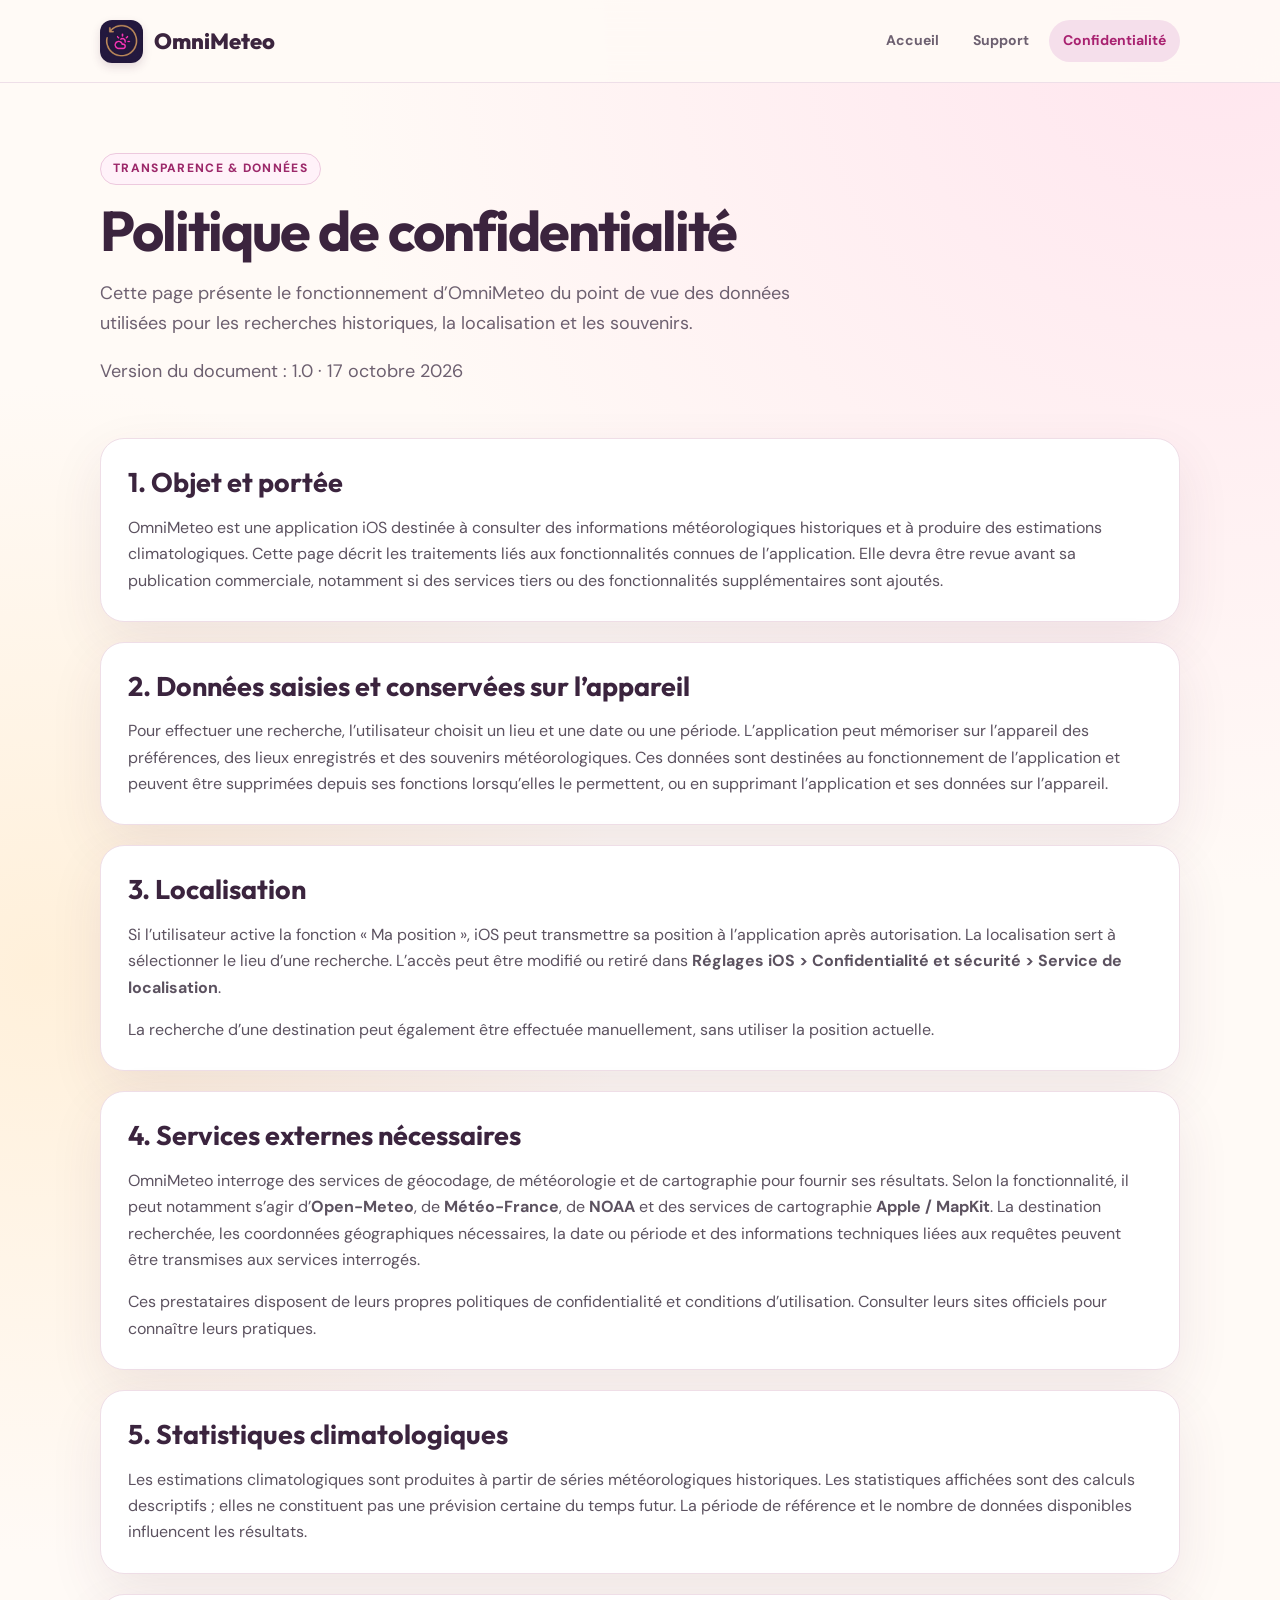
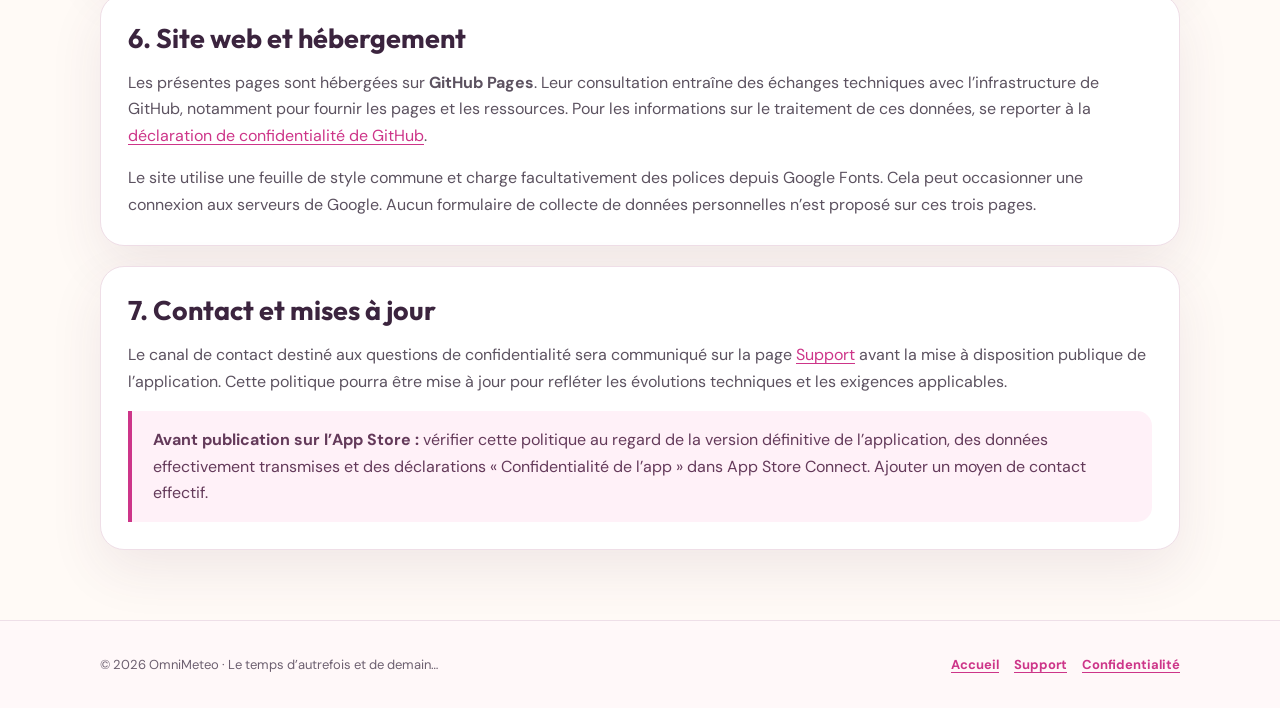
==== confidentialite.html @ 90028911 "Add files via upload" ====
<!doctype html>
<html lang="fr"><head><meta charset="utf-8"><meta name="viewport" content="width=device-width,initial-scale=1"><meta name="theme-color" content="#fffaf6"><meta name="description" content="Informations sur les données utilisées par OmniMeteo et ses services météorologiques."><title>Politique de confidentialité — OmniMeteo</title><link rel="icon" type="image/png" href="assets/omnimeteo-icon.png"><link rel="stylesheet" href="style.css"></head>
<body><a class="skip" href="#contenu">Aller au contenu</a><header class="header"><div class="wrap nav"><a class="brand" href="index.html"><img src="assets/omnimeteo-icon.png" alt="" width="43" height="43">OmniMeteo</a><nav class="menu" aria-label="Navigation principale"><a href="index.html">Accueil</a><a href="support.html">Support</a><a href="confidentialite.html" aria-current="page">Confidentialité</a></nav></div></header><main id="contenu"><div class="wrap page-heading"><span class="eyebrow">Transparence &amp; données</span><h1>Politique de confidentialité</h1><p>Cette page présente le fonctionnement d’OmniMeteo du point de vue des données utilisées pour les recherches historiques, la localisation et les souvenirs.</p><p class="privacy-date">Version du document : 1.0 · 17 octobre 2026</p></div><div class="wrap stack legal"><section class="panel"><h2>1. Objet et portée</h2><p>OmniMeteo est une application iOS destinée à consulter des informations météorologiques historiques et à produire des estimations climatologiques. Cette page décrit les traitements liés aux fonctionnalités connues de l’application. Elle devra être revue avant sa publication commerciale, notamment si des services tiers ou des fonctionnalités supplémentaires sont ajoutés.</p></section><section class="panel"><h2>2. Données saisies et conservées sur l’appareil</h2><p>Pour effectuer une recherche, l’utilisateur choisit un lieu et une date ou une période. L’application peut mémoriser sur l’appareil des préférences, des lieux enregistrés et des souvenirs météorologiques. Ces données sont destinées au fonctionnement de l’application et peuvent être supprimées depuis ses fonctions lorsqu’elles le permettent, ou en supprimant l’application et ses données sur l’appareil.</p></section><section class="panel"><h2>3. Localisation</h2><p>Si l’utilisateur active la fonction « Ma position », iOS peut transmettre sa position à l’application après autorisation. La localisation sert à sélectionner le lieu d’une recherche. L’accès peut être modifié ou retiré dans <strong>Réglages iOS &gt; Confidentialité et sécurité &gt; Service de localisation</strong>.</p><p>La recherche d’une destination peut également être effectuée manuellement, sans utiliser la position actuelle.</p></section><section class="panel"><h2>4. Services externes nécessaires</h2><p>OmniMeteo interroge des services de géocodage, de météorologie et de cartographie pour fournir ses résultats. Selon la fonctionnalité, il peut notamment s’agir d’<strong>Open-Meteo</strong>, de <strong>Météo-France</strong>, de <strong>NOAA</strong> et des services de cartographie <strong>Apple / MapKit</strong>. La destination recherchée, les coordonnées géographiques nécessaires, la date ou période et des informations techniques liées aux requêtes peuvent être transmises aux services interrogés.</p><p>Ces prestataires disposent de leurs propres politiques de confidentialité et conditions d’utilisation. Consulter leurs sites officiels pour connaître leurs pratiques.</p></section><section class="panel"><h2>5. Statistiques climatologiques</h2><p>Les estimations climatologiques sont produites à partir de séries météorologiques historiques. Les statistiques affichées sont des calculs descriptifs ; elles ne constituent pas une prévision certaine du temps futur. La période de référence et le nombre de données disponibles influencent les résultats.</p></section><section class="panel"><h2>6. Site web et hébergement</h2><p>Les présentes pages sont hébergées sur <strong>GitHub Pages</strong>. Leur consultation entraîne des échanges techniques avec l’infrastructure de GitHub, notamment pour fournir les pages et les ressources. Pour les informations sur le traitement de ces données, se reporter à la <a href="https://docs.github.com/fr/site-policy/privacy-policies/github-general-privacy-statement" target="_blank" rel="noopener noreferrer">déclaration de confidentialité de GitHub</a>.</p><p>Le site utilise une feuille de style commune et charge facultativement des polices depuis Google Fonts. Cela peut occasionner une connexion aux serveurs de Google. Aucun formulaire de collecte de données personnelles n’est proposé sur ces trois pages.</p></section><section class="panel"><h2>7. Contact et mises à jour</h2><p>Le canal de contact destiné aux questions de confidentialité sera communiqué sur la page <a href="support.html">Support</a> avant la mise à disposition publique de l’application. Cette politique pourra être mise à jour pour refléter les évolutions techniques et les exigences applicables.</p><div class="note"><strong>Avant publication sur l’App Store :</strong> vérifier cette politique au regard de la version définitive de l’application, des données effectivement transmises et des déclarations « Confidentialité de l’app » dans App Store Connect. Ajouter un moyen de contact effectif.</div></section></div></main><footer class="footer"><div class="wrap footer-row"><p>© 2026 OmniMeteo · Le temps d’autrefois et de demain…</p><div><a href="index.html">Accueil</a><a href="support.html">Support</a><a href="confidentialite.html">Confidentialité</a></div></div></footer></body></html>
---- style.css ----
@import url('https://fonts.googleapis.com/css2?family=DM+Sans:wght@400;500;600;700;800&family=Outfit:wght@400;500;600;700;800&display=swap');
:root{color-scheme:light;--plum:#3b243e;--rose:#cd3589;--rose-bright:#e53692;--gold:#bf8042;--ink:#382a39;--muted:#6d6070;--cream:#fffaf6;--paper:#fff;--line:#eedfe8;--soft:#f9edf5;--shadow:0 20px 54px rgba(87,44,74,.09)}
*{box-sizing:border-box}html{scroll-behavior:smooth}body{margin:0;background:radial-gradient(circle at 95% 0,#ffe5ee 0,transparent 34%),radial-gradient(circle at 3% 42%,#fff0da 0,transparent 32%),var(--cream);color:var(--ink);font-family:'DM Sans',-apple-system,BlinkMacSystemFont,'Segoe UI',sans-serif;line-height:1.65}a{color:var(--rose);text-underline-offset:3px}a:hover{color:#982260}a:focus-visible,button:focus-visible,summary:focus-visible{outline:3px solid var(--rose);outline-offset:4px}img{max-width:100%}.wrap{width:min(1080px,calc(100% - 40px));margin-inline:auto}.skip{position:absolute;left:-10000px;top:12px;background:#fff;padding:10px;z-index:50}.skip:focus{left:12px}.header{background:rgba(255,250,246,.92);border-bottom:1px solid var(--line);position:sticky;top:0;z-index:10;backdrop-filter:blur(18px)}.nav{display:flex;justify-content:space-between;align-items:center;gap:20px;min-height:82px}.brand{display:inline-flex;align-items:center;gap:11px;color:var(--plum);font-family:Outfit,sans-serif;font-weight:800;font-size:22px;text-decoration:none}.brand img{height:43px;width:43px;border-radius:12px;box-shadow:0 4px 10px #51204027}.menu{display:flex;align-items:center;flex-wrap:wrap;gap:6px}.menu a{padding:9px 14px;color:var(--muted);font-weight:700;border-radius:100px;text-decoration:none;font-size:14px}.menu a:hover,.menu a[aria-current=page]{background:#f5dfeb;color:#a82170}.hero{padding:85px 0 55px;display:grid;grid-template-columns:1.2fr .8fr;gap:52px;align-items:center}.eyebrow{display:inline-block;border:1px solid #edc9de;background:#fff2f9;color:#9c286a;letter-spacing:.11em;text-transform:uppercase;border-radius:50px;padding:5px 12px;font-size:12px;font-weight:800}.hero h1,.page-heading h1{font-family:Outfit,sans-serif;color:var(--plum);font-size:clamp(38px,5.7vw,68px);line-height:1.08;letter-spacing:-.035em;margin:16px 0}.hero h1 span{color:var(--rose)}.lead{font-size:clamp(17px,2.2vw,21px);color:var(--muted);max-width:680px}.hero-visual{text-align:center;padding:38px 25px;min-height:320px;background:linear-gradient(145deg,#fff9f1,#ffe3f1);border:1px solid #edd9e2;border-radius:38px;box-shadow:var(--shadow)}.hero-visual img{width:min(238px,80%);height:auto;border-radius:50px;filter:drop-shadow(0 17px 19px #53234535)}.hero-visual p{font-family:Outfit,sans-serif;font-weight:700;color:var(--plum);font-size:19px}.pill-row{display:flex;flex-wrap:wrap;gap:10px;margin-top:25px}.pill{background:white;border:1px solid var(--line);color:#6e3e62;padding:8px 13px;border-radius:100px;font-size:13px;font-weight:700}.section{padding:46px 0 70px}.section h2,.panel h2{font-family:Outfit,sans-serif;color:var(--plum);font-size:clamp(25px,3vw,36px);line-height:1.2;margin:0 0 12px}.section-intro{max-width:680px;color:var(--muted);margin-bottom:26px}.cards{display:grid;grid-template-columns:repeat(3,1fr);gap:20px}.card,.panel{background:#fff;border:1px solid #efdee7;border-radius:24px;box-shadow:var(--shadow);padding:27px}.card-icon{width:55px;height:55px;display:grid;place-items:center;border-radius:18px;background:#fde5f0;color:var(--rose);font-family:Outfit,sans-serif;font-size:25px;font-weight:800}.card h3{font-family:Outfit,sans-serif;color:var(--plum);font-size:23px;margin:20px 0 7px}.card p{color:var(--muted);margin-top:0}.two-col{display:grid;grid-template-columns:1fr 1fr;gap:20px}.note{border-left:4px solid var(--rose);background:#fff1f8;padding:16px 21px;border-radius:0 15px 15px 0;color:#643a5a}.page-heading{padding:70px 0 34px}.page-heading h1{font-size:clamp(36px,5vw,56px)}.page-heading p{max-width:760px;color:var(--muted);font-size:18px}.stack{display:grid;gap:20px;margin-bottom:70px}.panel h2{font-size:27px}.panel p:last-child{margin-bottom:0}.panel li{margin:8px 0}.faq details{padding:17px 0;border-top:1px solid var(--line)}.faq details:first-of-type{margin-top:12px}.faq summary{color:var(--plum);font-weight:800;cursor:pointer;list-style-position:outside}.faq details p{color:var(--muted);padding-left:18px}.links{display:flex;gap:12px;flex-wrap:wrap;margin-top:25px}.btn{display:inline-flex;align-items:center;justify-content:center;text-decoration:none;border-radius:100px;padding:12px 19px;background:var(--rose);color:#fff;font-weight:800;box-shadow:0 10px 22px #c936882b}.btn:hover{background:#a8246c;color:white}.btn-secondary{background:#fff;color:var(--rose);border:1px solid #e7c8db;box-shadow:none}.btn-secondary:hover{background:#fff0f8;color:#972263}.footer{border-top:1px solid var(--line);padding:30px 0;background:#fff8f9}.footer-row{display:flex;justify-content:space-between;gap:16px;flex-wrap:wrap;align-items:center}.footer p{font-size:13px;color:var(--muted);margin:0}.footer a{font-size:13px;font-weight:700;margin-left:15px}.small{font-size:14px;color:var(--muted)}.status{display:inline-block;background:#f6e6ee;border-radius:10px;padding:2px 9px;color:#914469;font-size:13px;font-weight:700}.privacy-date{color:var(--muted);font-size:14px}.legal h3{font-family:Outfit,sans-serif;color:var(--plum);margin-bottom:5px}.legal p,.legal li{color:#5c5260}.legal a{overflow-wrap:anywhere}
@media(max-width:750px){.wrap{width:min(100% - 30px,600px)}.nav{min-height:72px;align-items:flex-start;padding:11px 0;flex-direction:column;gap:6px}.brand{font-size:19px}.brand img{width:36px;height:36px;border-radius:10px}.menu{gap:0;margin-left:-7px}.menu a{padding:7px 10px;font-size:12px}.hero{padding:42px 0 30px;grid-template-columns:1fr;gap:25px}.hero-visual{min-height:0;padding:28px}.hero-visual img{width:165px;border-radius:38px}.cards,.two-col{grid-template-columns:1fr}.section{padding:25px 0 46px}.page-heading{padding:43px 0 24px}.card,.panel{padding:23px}.footer-row{align-items:flex-start;flex-direction:column}.footer a:first-child{margin-left:0}}
@media(prefers-reduced-motion:reduce){html{scroll-behavior:auto}}
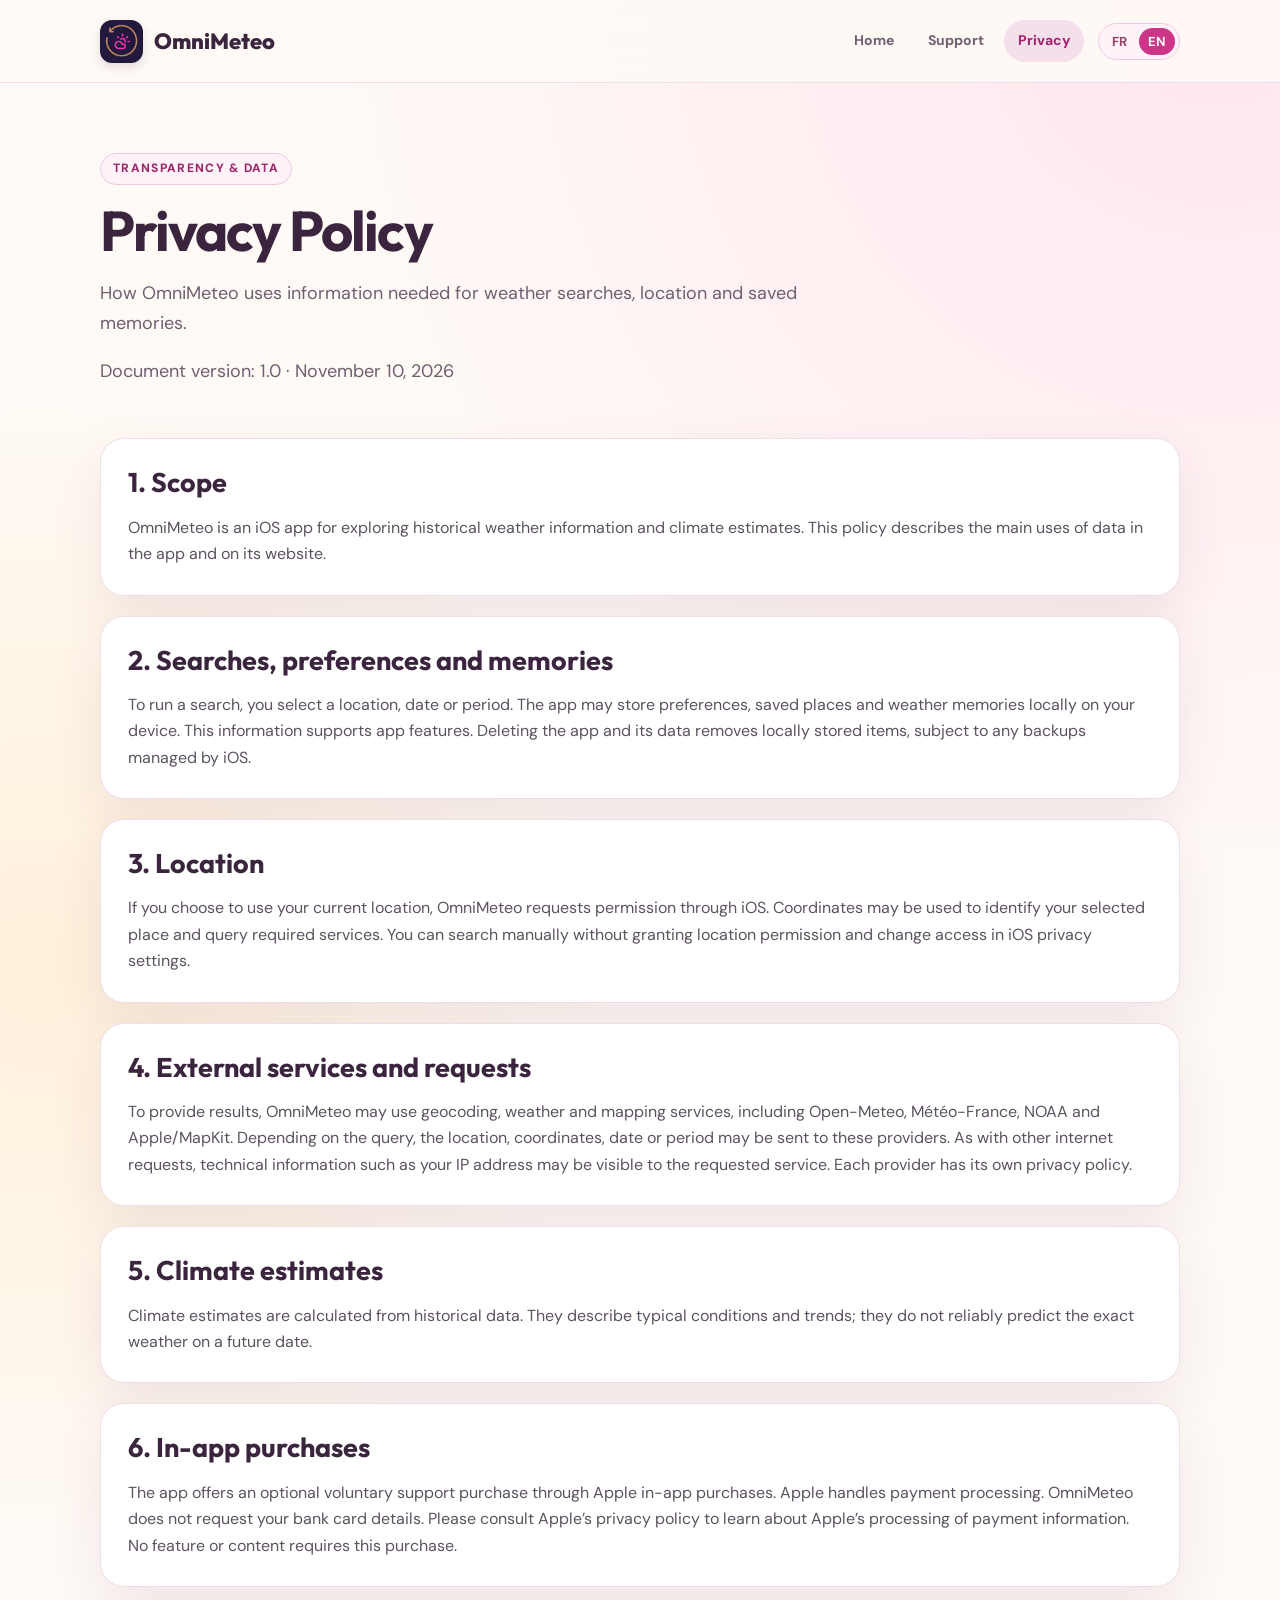
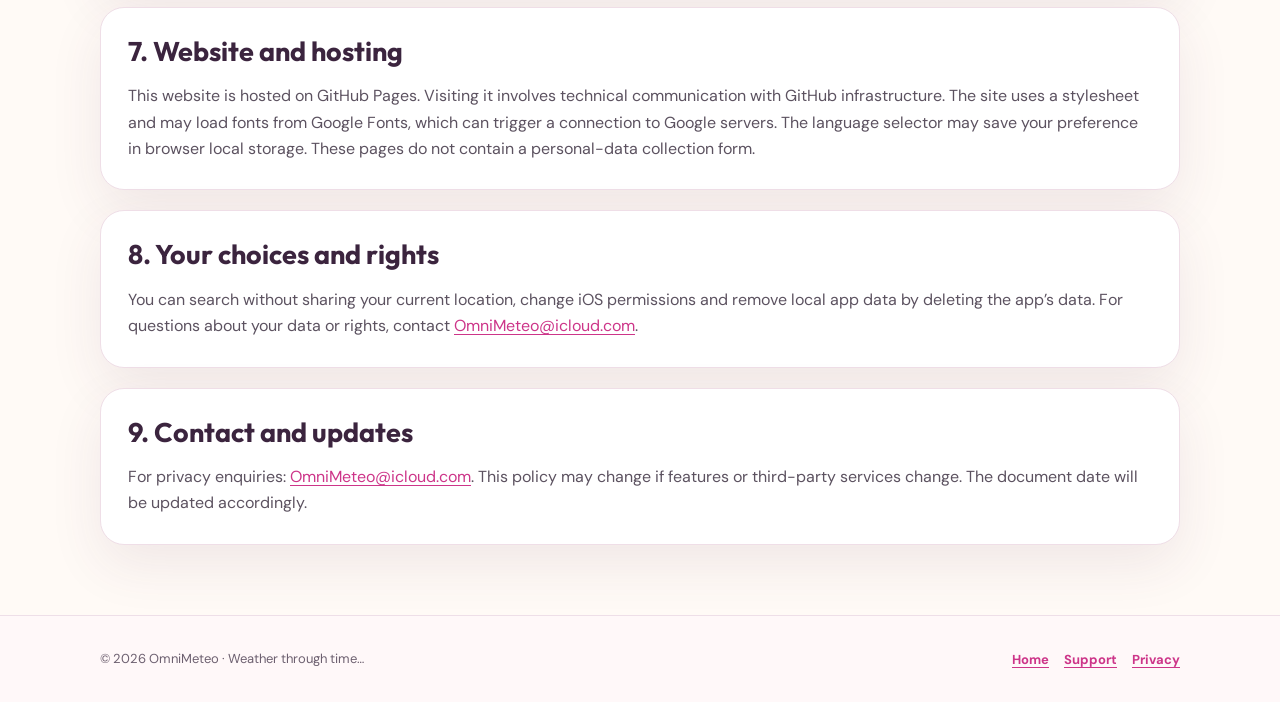
==== commit 434d2a24: "Add files via upload" ====
--- a/confidentialite.html
+++ b/confidentialite.html
@@ -1,3 +1,9 @@
 <!doctype html>
-<html lang="fr"><head><meta charset="utf-8"><meta name="viewport" content="width=device-width,initial-scale=1"><meta name="theme-color" content="#fffaf6"><meta name="description" content="Informations sur les données utilisées par OmniMeteo et ses services météorologiques."><title>Politique de confidentialité — OmniMeteo</title><link rel="icon" type="image/png" href="assets/omnimeteo-icon.png"><link rel="stylesheet" href="style.css"></head>
-<body><a class="skip" href="#contenu">Aller au contenu</a><header class="header"><div class="wrap nav"><a class="brand" href="index.html"><img src="assets/omnimeteo-icon.png" alt="" width="43" height="43">OmniMeteo</a><nav class="menu" aria-label="Navigation principale"><a href="index.html">Accueil</a><a href="support.html">Support</a><a href="confidentialite.html" aria-current="page">Confidentialité</a></nav></div></header><main id="contenu"><div class="wrap page-heading"><span class="eyebrow">Transparence &amp; données</span><h1>Politique de confidentialité</h1><p>Cette page présente le fonctionnement d’OmniMeteo du point de vue des données utilisées pour les recherches historiques, la localisation et les souvenirs.</p><p class="privacy-date">Version du document : 1.0 · 17 octobre 2026</p></div><div class="wrap stack legal"><section class="panel"><h2>1. Objet et portée</h2><p>OmniMeteo est une application iOS destinée à consulter des informations météorologiques historiques et à produire des estimations climatologiques. Cette page décrit les traitements liés aux fonctionnalités connues de l’application. Elle devra être revue avant sa publication commerciale, notamment si des services tiers ou des fonctionnalités supplémentaires sont ajoutés.</p></section><section class="panel"><h2>2. Données saisies et conservées sur l’appareil</h2><p>Pour effectuer une recherche, l’utilisateur choisit un lieu et une date ou une période. L’application peut mémoriser sur l’appareil des préférences, des lieux enregistrés et des souvenirs météorologiques. Ces données sont destinées au fonctionnement de l’application et peuvent être supprimées depuis ses fonctions lorsqu’elles le permettent, ou en supprimant l’application et ses données sur l’appareil.</p></section><section class="panel"><h2>3. Localisation</h2><p>Si l’utilisateur active la fonction « Ma position », iOS peut transmettre sa position à l’application après autorisation. La localisation sert à sélectionner le lieu d’une recherche. L’accès peut être modifié ou retiré dans <strong>Réglages iOS &gt; Confidentialité et sécurité &gt; Service de localisation</strong>.</p><p>La recherche d’une destination peut également être effectuée manuellement, sans utiliser la position actuelle.</p></section><section class="panel"><h2>4. Services externes nécessaires</h2><p>OmniMeteo interroge des services de géocodage, de météorologie et de cartographie pour fournir ses résultats. Selon la fonctionnalité, il peut notamment s’agir d’<strong>Open-Meteo</strong>, de <strong>Météo-France</strong>, de <strong>NOAA</strong> et des services de cartographie <strong>Apple / MapKit</strong>. La destination recherchée, les coordonnées géographiques nécessaires, la date ou période et des informations techniques liées aux requêtes peuvent être transmises aux services interrogés.</p><p>Ces prestataires disposent de leurs propres politiques de confidentialité et conditions d’utilisation. Consulter leurs sites officiels pour connaître leurs pratiques.</p></section><section class="panel"><h2>5. Statistiques climatologiques</h2><p>Les estimations climatologiques sont produites à partir de séries météorologiques historiques. Les statistiques affichées sont des calculs descriptifs ; elles ne constituent pas une prévision certaine du temps futur. La période de référence et le nombre de données disponibles influencent les résultats.</p></section><section class="panel"><h2>6. Site web et hébergement</h2><p>Les présentes pages sont hébergées sur <strong>GitHub Pages</strong>. Leur consultation entraîne des échanges techniques avec l’infrastructure de GitHub, notamment pour fournir les pages et les ressources. Pour les informations sur le traitement de ces données, se reporter à la <a href="https://docs.github.com/fr/site-policy/privacy-policies/github-general-privacy-statement" target="_blank" rel="noopener noreferrer">déclaration de confidentialité de GitHub</a>.</p><p>Le site utilise une feuille de style commune et charge facultativement des polices depuis Google Fonts. Cela peut occasionner une connexion aux serveurs de Google. Aucun formulaire de collecte de données personnelles n’est proposé sur ces trois pages.</p></section><section class="panel"><h2>7. Contact et mises à jour</h2><p>Le canal de contact destiné aux questions de confidentialité sera communiqué sur la page <a href="support.html">Support</a> avant la mise à disposition publique de l’application. Cette politique pourra être mise à jour pour refléter les évolutions techniques et les exigences applicables.</p><div class="note"><strong>Avant publication sur l’App Store :</strong> vérifier cette politique au regard de la version définitive de l’application, des données effectivement transmises et des déclarations « Confidentialité de l’app » dans App Store Connect. Ajouter un moyen de contact effectif.</div></section></div></main><footer class="footer"><div class="wrap footer-row"><p>© 2026 OmniMeteo · Le temps d’autrefois et de demain…</p><div><a href="index.html">Accueil</a><a href="support.html">Support</a><a href="confidentialite.html">Confidentialité</a></div></div></footer></body></html>+<html lang="fr"><head><meta charset="utf-8"><meta name="viewport" content="width=device-width,initial-scale=1"><meta name="theme-color" content="#fffaf6">
+<meta name="description" content="Comment OmniMeteo utilise les données de recherche, de localisation et les souvenirs." id="meta-description"><title>Politique de confidentialité — OmniMeteo</title>
+<link rel="icon" type="image/png" href="assets/omnimeteo-icon.png"><link rel="stylesheet" href="style.css"><link rel="stylesheet" href="bilingual.css"><script src="language.js" defer></script>
+</head><body><a class="skip" href="#contenu"><span class="lang-fr" >Aller au contenu</span><span class="lang-en" >Skip to content</span></a>
+<header class="header"><div class="wrap nav"><a class="brand" href="index.html"><img src="assets/omnimeteo-icon.png" alt="" width="43" height="43">OmniMeteo</a><nav class="menu" aria-label="Navigation"><a href="index.html"><span class="lang-fr" >Accueil</span><span class="lang-en" >Home</span></a><a href="support.html"><span class="lang-fr" >Support</span><span class="lang-en" >Support</span></a><a href="confidentialite.html" aria-current="page"><span class="lang-fr" >Confidentialité</span><span class="lang-en" >Privacy</span></a><div class="language-switch" role="group" aria-label="Language / Langue"><button type="button" data-set-language="fr" aria-label="Français" lang="fr">FR</button><button type="button" data-set-language="en" aria-label="English" lang="en">EN</button></div></nav></div></header>
+<main id="contenu"><div class="lang-fr"><div class="wrap page-heading"><span class="eyebrow">Transparence &amp; données</span><h1>Politique de confidentialité</h1><p>Comment OmniMeteo utilise les informations nécessaires aux recherches, à la localisation et aux souvenirs.</p><p class="privacy-date">Version du document : 1.0 · 10 novembre 2026</p></div><div class="wrap stack legal"><section class="panel"><h2>1. Objet et portée</h2><p>OmniMeteo est une application iOS de consultation des données météorologiques historiques et d’estimations climatologiques. Cette politique explique les principales utilisations des données dans l’application et sur son site.</p></section><section class="panel"><h2>2. Recherches, préférences et souvenirs</h2><p>Pour effectuer une recherche, vous choisissez un lieu, une date ou une période. L’application peut conserver localement vos préférences, lieux enregistrés et souvenirs météorologiques. Ces éléments servent au fonctionnement de l’application. La suppression de l’application et de ses données efface les éléments conservés localement, sous réserve des sauvegardes éventuelles gérées par iOS.</p></section><section class="panel"><h2>3. Localisation</h2><p>Si vous choisissez d’utiliser votre position actuelle, OmniMeteo demande l’autorisation prévue par iOS. Les coordonnées peuvent être utilisées pour identifier le lieu recherché et interroger les services nécessaires. La recherche manuelle reste possible sans autoriser la localisation. Vous pouvez modifier l’autorisation dans les réglages de confidentialité d’iOS.</p></section><section class="panel"><h2>4. Services externes et transmissions</h2><p>Pour fournir les résultats, OmniMeteo peut interroger des services de géocodage, de météorologie et de cartographie, notamment Open-Meteo, Météo-France, NOAA et Apple/MapKit. Selon la recherche, le lieu, les coordonnées, la date ou la période peuvent être transmis à ces prestataires. Comme pour toute requête sur Internet, des informations techniques telles que l’adresse IP peuvent être accessibles au service sollicité. Chaque fournisseur applique sa propre politique de confidentialité.</p></section><section class="panel"><h2>5. Estimations climatiques</h2><p>Les estimations climatiques sont calculées à partir de données historiques. Elles décrivent des tendances et des conditions habituelles ; elles ne prédisent pas de façon certaine le temps d’une date future.</p></section><section class="panel"><h2>6. Achats intégrés</h2><p>L’application propose un soutien volontaire facultatif au moyen d’un achat intégré Apple. Le paiement est géré par les services d’Apple. OmniMeteo ne demande pas vos informations de carte bancaire. Pour connaître les traitements effectués par Apple, consultez sa politique de confidentialité. Aucun contenu ou fonctionnalité n’est conditionné à ce soutien.</p></section><section class="panel"><h2>7. Site web et hébergement</h2><p>Ce site est hébergé sur GitHub Pages. Sa consultation implique des échanges techniques avec l’infrastructure GitHub. Le site utilise une feuille de style et peut charger des polices depuis Google Fonts, ce qui peut entraîner une connexion aux serveurs Google. Le sélecteur de langue peut mémoriser votre préférence dans le stockage local du navigateur. Aucun formulaire de collecte de données n’est présent sur ces pages.</p></section><section class="panel"><h2>8. Vos choix et vos droits</h2><p>Vous pouvez rechercher un lieu sans utiliser votre position actuelle, modifier les autorisations iOS et supprimer les informations locales en supprimant les données de l’application. Pour toute question relative à vos données ou à vos droits, contactez-nous à <a href="mailto:OmniMeteo@icloud.com">OmniMeteo@icloud.com</a>.</p></section><section class="panel"><h2>9. Contact et mises à jour</h2><p>Pour toute demande concernant la confidentialité : <a href="mailto:OmniMeteo@icloud.com">OmniMeteo@icloud.com</a>. Cette politique peut évoluer si les fonctionnalités ou les prestataires changent. La date du document sera actualisée en conséquence.</p></section></div></div><div class="lang-en"><div class="wrap page-heading"><span class="eyebrow">Transparency &amp; data</span><h1>Privacy Policy</h1><p>How OmniMeteo uses information needed for weather searches, location and saved memories.</p><p class="privacy-date">Document version: 1.0 · November 10, 2026</p></div><div class="wrap stack legal"><section class="panel"><h2>1. Scope</h2><p>OmniMeteo is an iOS app for exploring historical weather information and climate estimates. This policy describes the main uses of data in the app and on its website.</p></section><section class="panel"><h2>2. Searches, preferences and memories</h2><p>To run a search, you select a location, date or period. The app may store preferences, saved places and weather memories locally on your device. This information supports app features. Deleting the app and its data removes locally stored items, subject to any backups managed by iOS.</p></section><section class="panel"><h2>3. Location</h2><p>If you choose to use your current location, OmniMeteo requests permission through iOS. Coordinates may be used to identify your selected place and query required services. You can search manually without granting location permission and change access in iOS privacy settings.</p></section><section class="panel"><h2>4. External services and requests</h2><p>To provide results, OmniMeteo may use geocoding, weather and mapping services, including Open-Meteo, Météo-France, NOAA and Apple/MapKit. Depending on the query, the location, coordinates, date or period may be sent to these providers. As with other internet requests, technical information such as your IP address may be visible to the requested service. Each provider has its own privacy policy.</p></section><section class="panel"><h2>5. Climate estimates</h2><p>Climate estimates are calculated from historical data. They describe typical conditions and trends; they do not reliably predict the exact weather on a future date.</p></section><section class="panel"><h2>6. In-app purchases</h2><p>The app offers an optional voluntary support purchase through Apple in-app purchases. Apple handles payment processing. OmniMeteo does not request your bank card details. Please consult Apple’s privacy policy to learn about Apple’s processing of payment information. No feature or content requires this purchase.</p></section><section class="panel"><h2>7. Website and hosting</h2><p>This website is hosted on GitHub Pages. Visiting it involves technical communication with GitHub infrastructure. The site uses a stylesheet and may load fonts from Google Fonts, which can trigger a connection to Google servers. The language selector may save your preference in browser local storage. These pages do not contain a personal-data collection form.</p></section><section class="panel"><h2>8. Your choices and rights</h2><p>You can search without sharing your current location, change iOS permissions and remove local app data by deleting the app’s data. For questions about your data or rights, contact <a href="mailto:OmniMeteo@icloud.com">OmniMeteo@icloud.com</a>.</p></section><section class="panel"><h2>9. Contact and updates</h2><p>For privacy enquiries: <a href="mailto:OmniMeteo@icloud.com">OmniMeteo@icloud.com</a>. This policy may change if features or third-party services change. The document date will be updated accordingly.</p></section></div></div></main>
+<footer class="footer"><div class="wrap footer-row"><p>© 2026 OmniMeteo · <span class="lang-fr" >Le temps d’autrefois et de demain…</span><span class="lang-en" >Weather through time…</span></p><div><a href="index.html"><span class="lang-fr" >Accueil</span><span class="lang-en" >Home</span></a><a href="support.html"><span class="lang-fr" >Support</span><span class="lang-en" >Support</span></a><a href="confidentialite.html"><span class="lang-fr" >Confidentialité</span><span class="lang-en" >Privacy</span></a></div></div></footer>
+<script type="application/json" id="page-meta">{"fr":{"title":"Politique de confidentialité — OmniMeteo","description":"Comment OmniMeteo utilise les données de recherche, de localisation et les souvenirs."},"en":{"title":"Privacy Policy — OmniMeteo","description":"How OmniMeteo uses search, location and memory data."}}</script></body></html>
--- a/bilingual.css
+++ b/bilingual.css
@@ -0,0 +1,7 @@
+/* Complément non destructif à style.css : même design, choix de langue */
+html:not([lang="en"]) .lang-en{display:none!important}
+html[lang="en"] .lang-fr{display:none!important}
+.language-switch{display:inline-flex;gap:3px;padding:4px;border:1px solid #edc9de;border-radius:30px;background:#fff2f9;margin-left:8px}
+.language-switch button{border:0;background:transparent;color:#914469;font:700 13px 'DM Sans',sans-serif;padding:5px 9px;border-radius:18px;cursor:pointer}
+.language-switch button[aria-pressed="true"]{background:#cd3589;color:#fff}
+@media(max-width:750px){.language-switch{margin-left:4px}.language-switch button{padding:5px 8px}}
